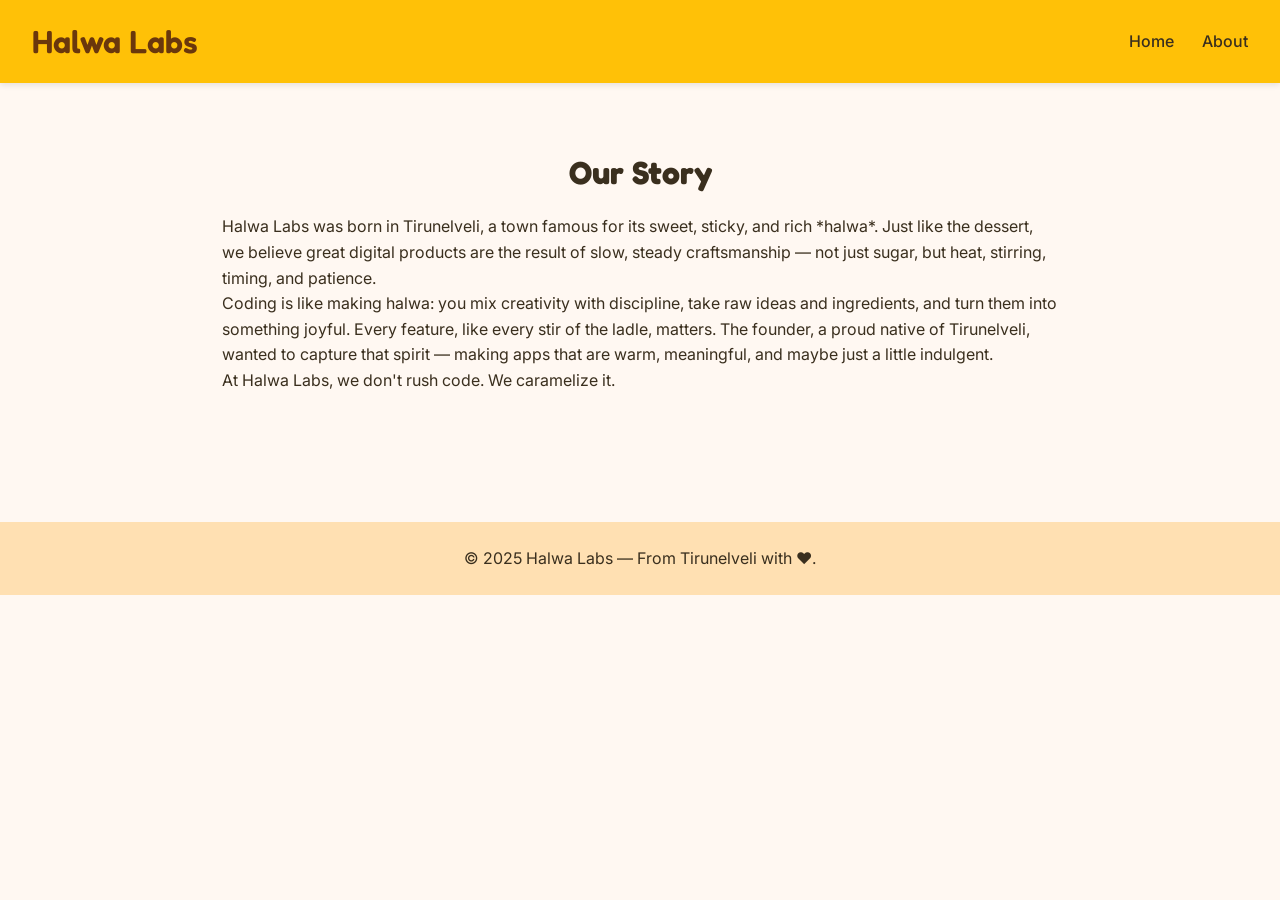
==== about.html @ fed248b3 "Initial commit" ====
<!DOCTYPE html>
<html lang="en">
<head>
  <meta charset="UTF-8" />
  <meta name="viewport" content="width=device-width, initial-scale=1.0"/>
  <title>About - Halwa Labs</title>
  <link rel="stylesheet" href="style.css" />
</head>
<body>

  <header>
    <div class="logo">Halwa Labs</div>
    <nav>
      <a href="index.html">Home</a>
      <a href="about.html">About</a>
    </nav>
  </header>

  <section class="section fade-in">
    <h2>Our Story</h2>
    <p>
      Halwa Labs was born in Tirunelveli, a town famous for its sweet, sticky, and rich *halwa*. Just like the dessert, we believe great digital products are the result of slow, steady craftsmanship — not just sugar, but heat, stirring, timing, and patience.
    </p>
    <p>
      Coding is like making halwa: you mix creativity with discipline, take raw ideas and ingredients, and turn them into something joyful. Every feature, like every stir of the ladle, matters. The founder, a proud native of Tirunelveli, wanted to capture that spirit — making apps that are warm, meaningful, and maybe just a little indulgent.
    </p>
    <p>
      At Halwa Labs, we don't rush code. We caramelize it.
    </p>
  </section>

  <footer>
    &copy; 2025 Halwa Labs — From Tirunelveli with ❤️.
  </footer>

  <script src="script.js"></script>
</body>
</html>
---- style.css ----
@import url('https://fonts.googleapis.com/css2?family=Fredoka:wght@400;600&family=Inter:wght@400;600&display=swap');

* {
  margin: 0;
  padding: 0;
  box-sizing: border-box;
}
body {
  font-family: 'Inter', sans-serif;
  background: #fff8f2;
  color: #3a2f1e;
  line-height: 1.6;
  overflow-x: hidden;
}
a {
  color: inherit;
  text-decoration: none;
}
header {
  background-color: #ffc107;
  padding: 1rem 2rem;
  display: flex;
  justify-content: space-between;
  align-items: center;
  box-shadow: 0 2px 6px rgba(0, 0, 0, 0.1);
}
.logo {
  font-size: 2rem;
  font-weight: 600;
  font-family: 'Fredoka', sans-serif;
  color: #6a370c;
}
nav a {
  margin-left: 1.5rem;
  font-weight: 500;
}
.hero {
  padding: 5rem 2rem;
  text-align: center;
  background: linear-gradient(135deg, #ffe082, #fff3e0);
}
.hero h1 {
  font-size: 3rem;
  margin-bottom: 1rem;
  font-family: 'Fredoka', sans-serif;
}
.hero p {
  font-size: 1.25rem;
  max-width: 600px;
  margin: 0 auto 2rem;
}
.section {
  padding: 4rem 2rem;
  max-width: 900px;
  margin: auto;
}
.section h2 {
  font-size: 2rem;
  margin-bottom: 1rem;
  text-align: center;
  font-family: 'Fredoka', sans-serif;
}
.cards {
  display: flex;
  flex-wrap: wrap;
  justify-content: center;
  gap: 2rem;
  margin-top: 2rem;
}
.card {
  background: #ffffff;
  border-radius: 20px;
  padding: 1.5rem;
  box-shadow: 0 6px 14px rgba(255, 152, 0, 0.2);
  flex: 1 1 250px;
  text-align: center;
  transition: transform 0.2s;
}
.card:hover {
  transform: translateY(-5px);
}
.card h3 {
  margin-bottom: 0.5rem;
  color: #e65100;
}
.card img {
  width: 100%;
  height: 160px;
  object-fit: cover;
  border-radius: 12px;
  margin-bottom: 1rem;
}
footer {
  background: #ffe0b2;
  text-align: center;
  padding: 1.5rem;
  margin-top: 4rem;
  font-family: 'Inter', sans-serif;
}
.fade-in {
  opacity: 0;
  transform: translateY(20px);
  transition: opacity 1s ease, transform 1s ease;
}
.fade-in.visible {
  opacity: 1;
  transform: translateY(0);
}
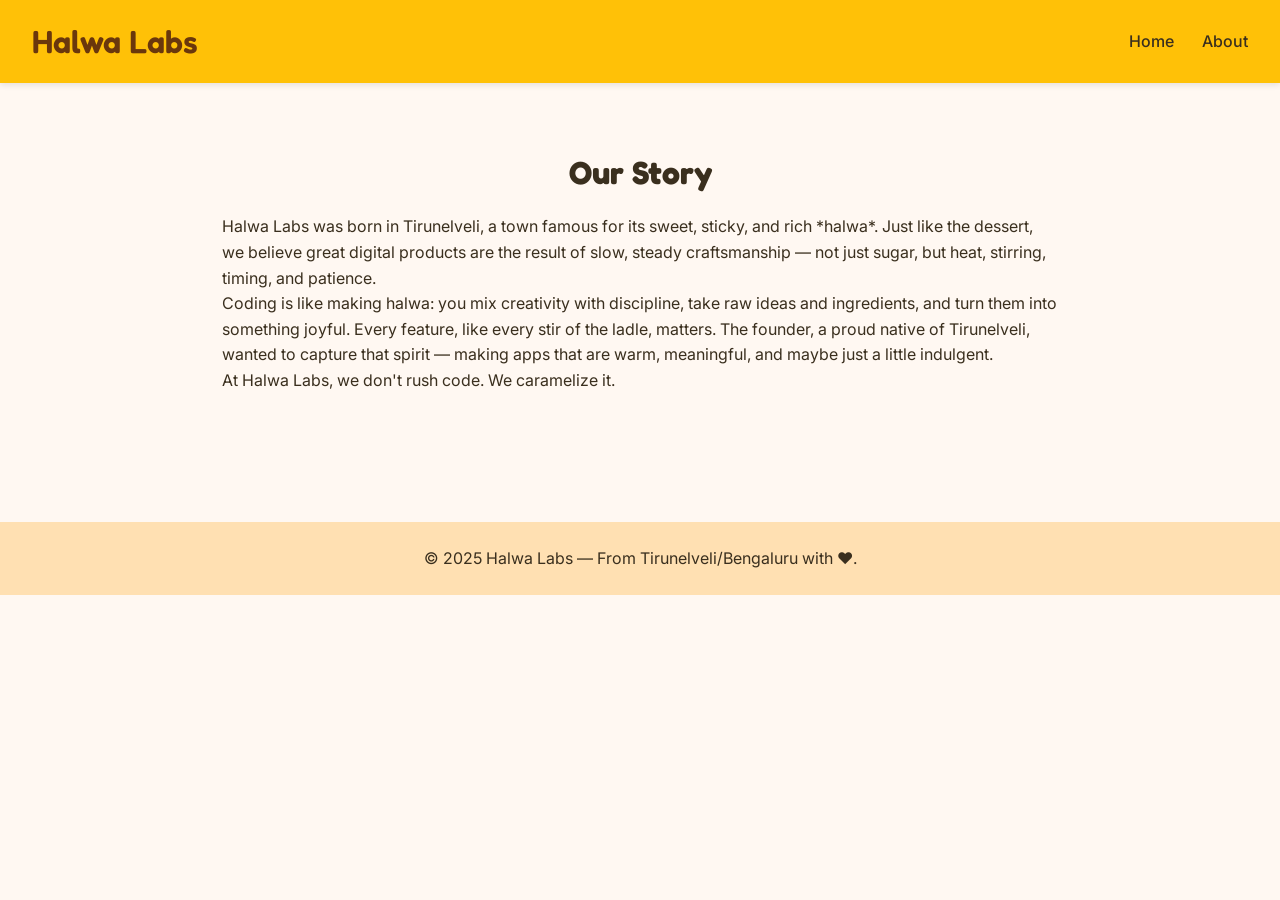
==== commit 5e2ca941: "some changes and adding the game match box" ====
--- a/about.html
+++ b/about.html
@@ -30,7 +30,7 @@
   </section>
 
   <footer>
-    &copy; 2025 Halwa Labs — From Tirunelveli with ❤️.
+    &copy; 2025 Halwa Labs — From Tirunelveli/Bengaluru with ❤️.
   </footer>
 
   <script src="script.js"></script>
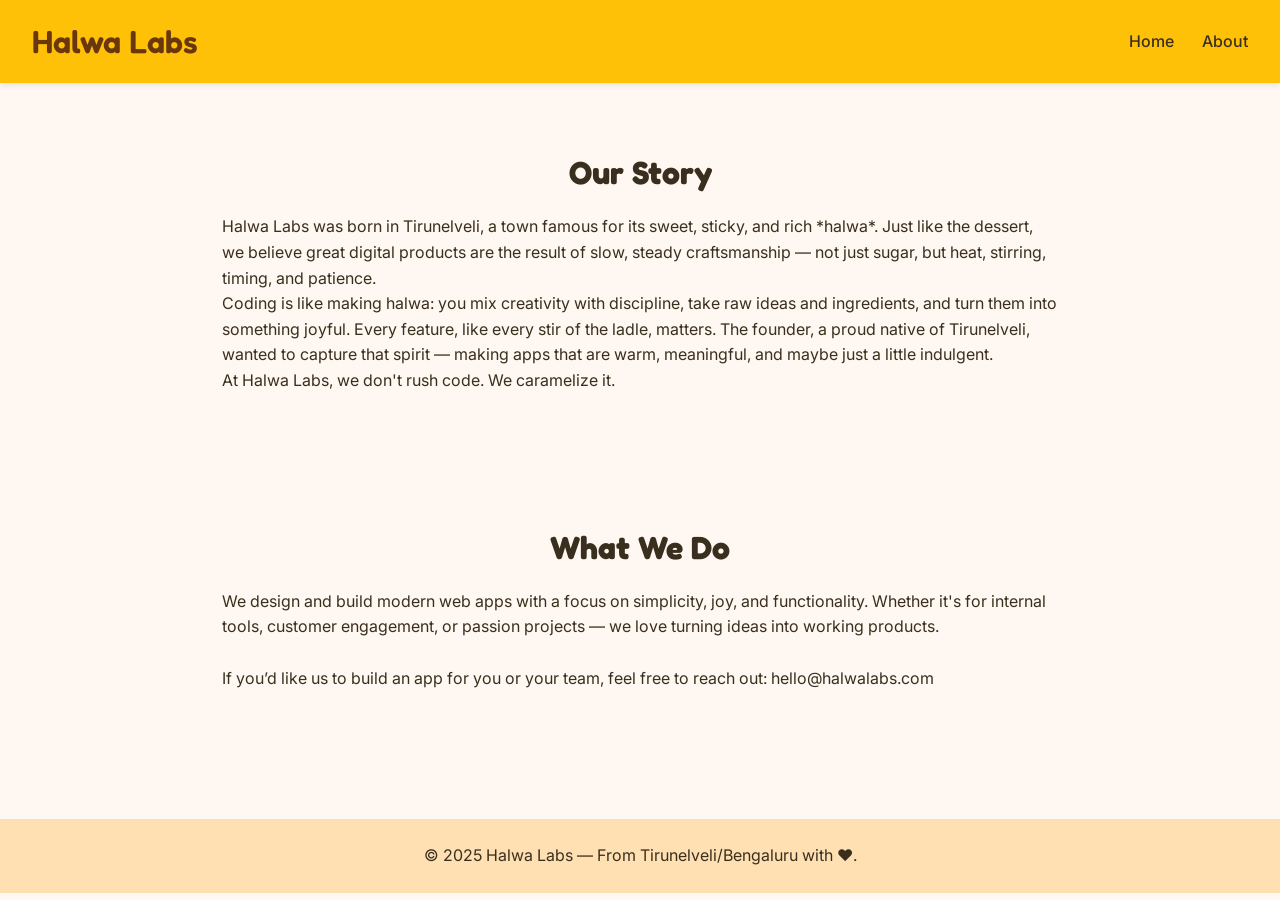
==== commit 025b7910: "final touches" ====
--- a/about.html
+++ b/about.html
@@ -9,7 +9,7 @@
 <body>
 
   <header>
-    <div class="logo">Halwa Labs</div>
+    <div class="logo"><a href="index.html">Halwa Labs</a></div>
     <nav>
       <a href="index.html">Home</a>
       <a href="about.html">About</a>
@@ -29,6 +29,18 @@
     </p>
   </section>
 
+  <section class="section fade-in">
+    <h2>What We Do</h2>
+    <p>
+      We design and build modern web apps with a focus on simplicity, joy, and functionality.
+      Whether it's for internal tools, customer engagement, or passion projects — we love turning ideas into working products.
+    </p> <br>
+    <p>
+      If you’d like us to build an app for you or your team, feel free to reach out:
+      <a href="mailto:hello@halwalabs.com">hello@halwalabs.com</a>
+    </p>
+  </section>
+
   <footer>
     &copy; 2025 Halwa Labs — From Tirunelveli/Bengaluru with ❤️.
   </footer>
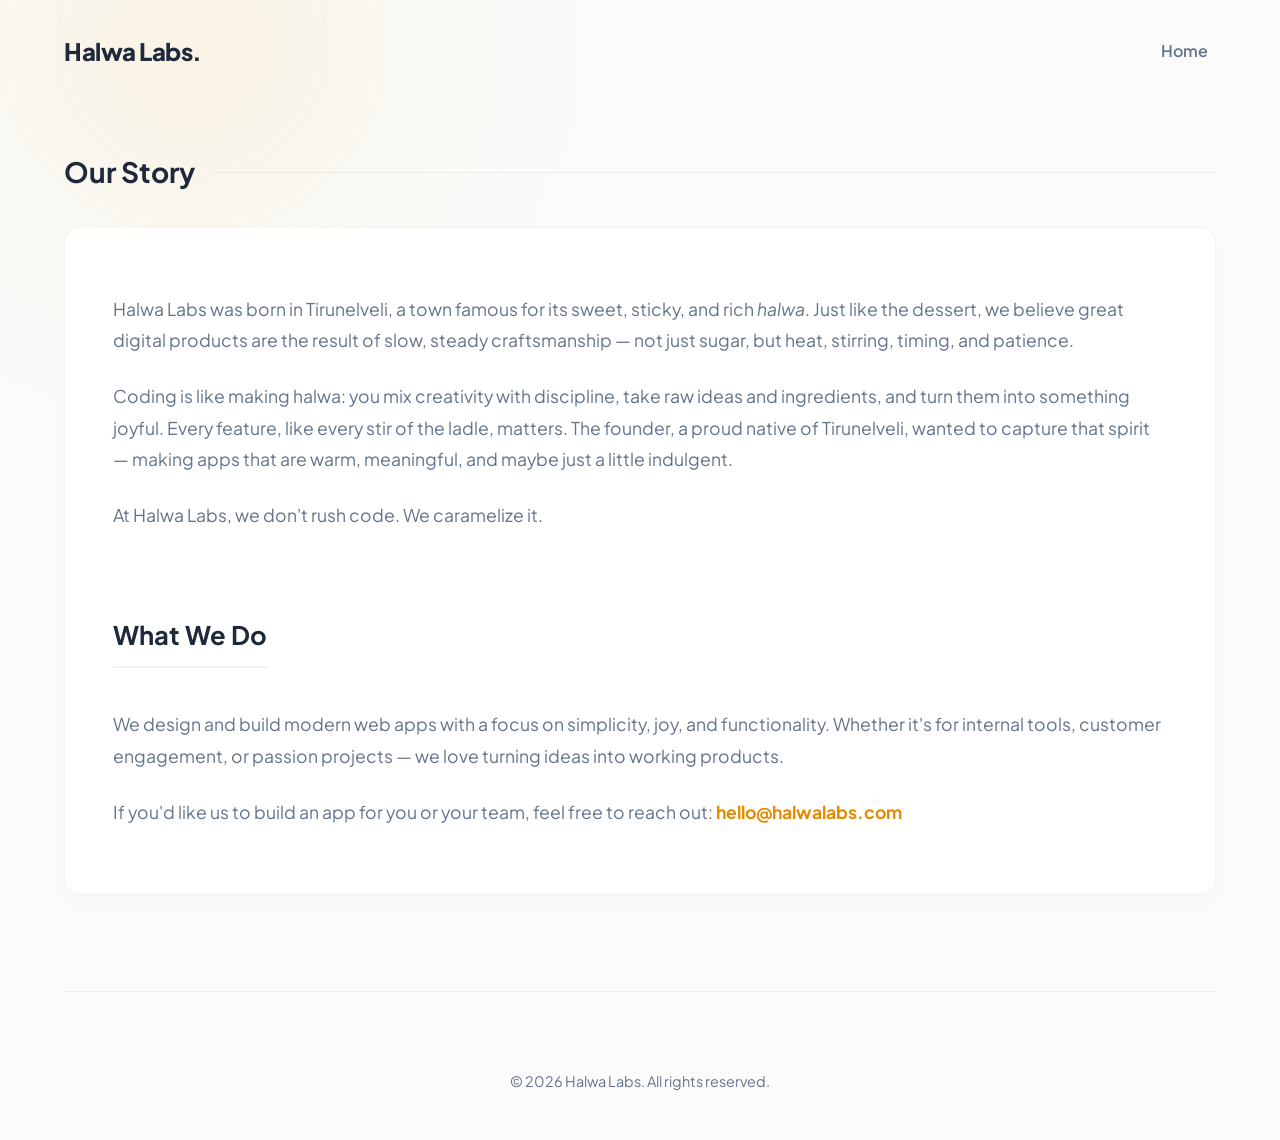
==== commit c5640c88: "new theme" ====
--- a/about.html
+++ b/about.html
@@ -1,50 +1,41 @@
 <!DOCTYPE html>
 <html lang="en">
-<head>
-  <meta charset="UTF-8" />
-  <meta name="viewport" content="width=device-width, initial-scale=1.0"/>
-  <title>About - Halwa Labs</title>
-  <link rel="stylesheet" href="style.css" />
-</head>
-<body>
+  <head>
+    <meta charset="UTF-8" />
+    <meta name="viewport" content="width=device-width, initial-scale=1.0" />
+    <title>About - Halwa Labs</title>
+    <link rel="preconnect" href="https://fonts.googleapis.com">
+    <link rel="preconnect" href="https://fonts.gstatic.com" crossorigin>
+    <link href="https://fonts.googleapis.com/css2?family=Plus+Jakarta+Sans:wght@400;500;600;700;800&display=swap" rel="stylesheet">
+    <link rel="stylesheet" href="style.css">
+  </head>
+  <body>
+    <div id="app">
+      <nav class="navbar">
+        <div class="nav-content" style="display: flex; width: 100%; justify-content: space-between; align-items: center;">
+          <div class="logo"><a href="index.html" style="text-decoration: none; color: inherit;">Halwa Labs.</a></div>
+          <div class="nav-links">
+            <a href="index.html" style="color: var(--text-secondary); text-decoration: none; font-weight: 600; transition: color 0.3s; padding: 0.5rem;" onmouseover="this.style.color='var(--text-primary)'" onmouseout="this.style.color='var(--text-secondary)'">Home</a>
+          </div>
+        </div>
+      </nav>
 
-  <header>
-    <div class="logo"><a href="index.html">Halwa Labs</a></div>
-    <nav>
-      <a href="index.html">Home</a>
-      <a href="about.html">About</a>
-    </nav>
-  </header>
+      <section class="category-section" style="margin-top: 3rem;">
+        <h2 class="section-title">Our Story</h2>
+        <div class="about-content" style="background: var(--card-bg); border: 1px solid var(--card-border); border-radius: 16px; padding: 3rem; backdrop-filter: blur(12px); color: var(--text-secondary); line-height: 1.8; font-size: 1.1rem; box-shadow: 0 10px 30px rgba(0,0,0,0.02);">
+          <p style="margin-bottom: 1.5rem;">Halwa Labs was born in Tirunelveli, a town famous for its sweet, sticky, and rich <em>halwa</em>. Just like the dessert, we believe great digital products are the result of slow, steady craftsmanship — not just sugar, but heat, stirring, timing, and patience.</p>
+          <p style="margin-bottom: 1.5rem;">Coding is like making halwa: you mix creativity with discipline, take raw ideas and ingredients, and turn them into something joyful. Every feature, like every stir of the ladle, matters. The founder, a proud native of Tirunelveli, wanted to capture that spirit — making apps that are warm, meaningful, and maybe just a little indulgent.</p>
+          <p style="margin-bottom: 3rem;">At Halwa Labs, we don't rush code. We caramelize it.</p>
+          
+          <h3 style="margin-top: 2rem; margin-bottom: 1.5rem; color: var(--text-primary); font-size: 1.6rem; border-bottom: 2px solid var(--card-border); padding-bottom: 0.5rem; display: inline-block;">What We Do</h3>
+          <p style="margin-bottom: 1.5rem;">We design and build modern web apps with a focus on simplicity, joy, and functionality. Whether it's for internal tools, customer engagement, or passion projects — we love turning ideas into working products.</p>
+          <p>If you'd like us to build an app for you or your team, feel free to reach out: <a href="mailto:hello@halwalabs.com" style="color: var(--accent-color); text-decoration: none; font-weight: 700;">hello@halwalabs.com</a></p>
+        </div>
+      </section>
 
-  <section class="section fade-in">
-    <h2>Our Story</h2>
-    <p>
-      Halwa Labs was born in Tirunelveli, a town famous for its sweet, sticky, and rich *halwa*. Just like the dessert, we believe great digital products are the result of slow, steady craftsmanship — not just sugar, but heat, stirring, timing, and patience.
-    </p>
-    <p>
-      Coding is like making halwa: you mix creativity with discipline, take raw ideas and ingredients, and turn them into something joyful. Every feature, like every stir of the ladle, matters. The founder, a proud native of Tirunelveli, wanted to capture that spirit — making apps that are warm, meaningful, and maybe just a little indulgent.
-    </p>
-    <p>
-      At Halwa Labs, we don't rush code. We caramelize it.
-    </p>
-  </section>
-
-  <section class="section fade-in">
-    <h2>What We Do</h2>
-    <p>
-      We design and build modern web apps with a focus on simplicity, joy, and functionality.
-      Whether it's for internal tools, customer engagement, or passion projects — we love turning ideas into working products.
-    </p> <br>
-    <p>
-      If you’d like us to build an app for you or your team, feel free to reach out:
-      <a href="mailto:hello@halwalabs.com">hello@halwalabs.com</a>
-    </p>
-  </section>
-
-  <footer>
-    &copy; 2025 Halwa Labs — From Tirunelveli/Bengaluru with ❤️.
-  </footer>
-
-  <script src="script.js"></script>
-</body>
-</html>+      <footer class="footer" style="margin-top: 6rem;">
+        <p>&copy; 2026 Halwa Labs. All rights reserved.</p>
+      </footer>
+    </div>
+  </body>
+</html>
--- a/style.css
+++ b/style.css
@@ -1,108 +1,222 @@
-@import url('https://fonts.googleapis.com/css2?family=Fredoka:wght@400;600&family=Inter:wght@400;600&display=swap');
+/* Premium Light Theme Styles */
+:root {
+  --bg-color: #fafbfa;
+  --text-primary: #1e293b;
+  --text-secondary: #64748b;
+  --accent-color: #e58b00;
+  --gradient-1: #ffb703;
+  --gradient-2: #fb8500;
+  
+  --card-bg: rgba(255, 255, 255, 0.9);
+  --card-border: rgba(0, 0, 0, 0.05);
+  --card-hover-border: rgba(0, 0, 0, 0.15);
+}
 
 * {
+  box-sizing: border-box;
+}
+
+body {
   margin: 0;
-  padding: 0;
-  box-sizing: border-box;
-}
-body {
-  font-family: 'Inter', sans-serif;
-  background: #fff8f2;
-  color: #3a2f1e;
+  font-family: 'Plus Jakarta Sans', system-ui, -apple-system, sans-serif;
+  background-color: var(--bg-color);
+  color: var(--text-primary);
   line-height: 1.6;
+  -webkit-font-smoothing: antialiased;
+  position: relative;
   overflow-x: hidden;
 }
-a {
-  color: inherit;
-  text-decoration: none;
-}
-header {
-  background-color: #ffc107;
-  padding: 1rem 2rem;
+
+/* Background Ambient Glow */
+body::before {
+  content: '';
+  position: fixed;
+  top: -20%;
+  left: -10%;
+  width: 50%;
+  height: 50%;
+  background: radial-gradient(circle, rgba(252,163,17,0.15) 0%, rgba(250,251,250,0) 70%);
+  filter: blur(100px);
+  z-index: -1;
+}
+
+#app {
+  max-width: 1200px;
+  margin: 0 auto;
+  padding: 0 1.5rem;
+}
+
+/* Navbar */
+.navbar {
+  padding: 2rem 0;
   display: flex;
   justify-content: space-between;
   align-items: center;
-  box-shadow: 0 2px 6px rgba(0, 0, 0, 0.1);
 }
 .logo {
-  font-size: 2rem;
+  font-weight: 800;
+  font-size: 1.5rem;
+  letter-spacing: -0.5px;
+}
+
+/* Hero Section */
+.hero {
+  text-align: center;
+  margin: 6rem 0 5rem;
+  animation: fadeUp 1s ease-out forwards;
+}
+.hero-title {
+  font-size: clamp(3rem, 6vw, 4.5rem);
+  font-weight: 800;
+  line-height: 1.1;
+  margin-bottom: 1.5rem;
+  letter-spacing: -1px;
+}
+.gradient-text {
+  background: linear-gradient(135deg, var(--gradient-1), var(--gradient-2));
+  background-clip: text;
+  -webkit-background-clip: text;
+  -webkit-text-fill-color: transparent;
+  display: inline-block;
+}
+.hero-subtitle {
+  font-size: 1.25rem;
+  color: var(--text-secondary);
+  max-width: 600px;
+  margin: 0 auto;
+}
+
+/* Category Sections */
+.category-section {
+  margin-bottom: 5rem;
+  animation: fadeUp 1s ease-out forwards;
+  animation-delay: 0.2s;
+  opacity: 0;
+}
+.section-title {
+  font-size: 1.75rem;
+  font-weight: 700;
+  margin-bottom: 2rem;
+  color: var(--text-primary);
+  display: flex;
+  align-items: center;
+  gap: 1rem;
+}
+.section-title::after {
+  content: '';
+  height: 1px;
+  flex: 1;
+  background: var(--card-border);
+}
+
+/* Grid & Cards */
+.grid-container {
+  display: grid;
+  grid-template-columns: repeat(auto-fill, minmax(320px, 1fr));
+  gap: 1.5rem;
+}
+
+.project-card {
+  text-decoration: none;
+  background: var(--card-bg);
+  border: 1px solid var(--card-border);
+  border-radius: 16px;
+  padding: 2rem;
+  position: relative;
+  overflow: hidden;
+  transition: transform 0.3s ease, border-color 0.3s ease;
+  backdrop-filter: blur(12px);
+  display: flex;
+  flex-direction: column;
+}
+
+.project-card:hover {
+  transform: translateY(-5px);
+  border-color: var(--card-hover-border);
+}
+
+/* Interactive Glow Effect */
+.card-glow {
+  position: absolute;
+  top: 0;
+  left: 0;
+  right: 0;
+  bottom: 0;
+  background: radial-gradient(
+    800px circle at var(--mouse-x, -500px) var(--mouse-y, -500px),
+    rgba(252, 163, 17, 0.06),
+    transparent 40%
+  );
+  opacity: 0;
+  transition: opacity 0.5s;
+  pointer-events: none;
+  z-index: 1;
+}
+
+.project-card:hover .card-glow {
+  opacity: 1;
+}
+
+.card-content {
+  position: relative;
+  z-index: 2;
+  color: var(--text-secondary);
+}
+
+.card-header {
+  display: flex;
+  justify-content: space-between;
+  align-items: flex-start;
+  margin-bottom: 1rem;
+  gap: 1rem;
+}
+
+.card-header h3 {
+  margin: 0;
+  font-size: 1.4rem;
+  font-weight: 700;
+  color: var(--text-primary);
+  line-height: 1.3;
+}
+
+.badge {
+  font-size: 0.75rem;
   font-weight: 600;
-  font-family: 'Fredoka', sans-serif;
-  color: #6a370c;
-}
-nav a {
-  margin-left: 1.5rem;
-  font-weight: 500;
-}
-.hero {
-  padding: 5rem 2rem;
+  background: rgba(252, 163, 17, 0.1);
+  color: var(--accent-color);
+  padding: 0.3rem 0.6rem;
+  border-radius: 9999px;
+  white-space: nowrap;
+}
+
+.card-content p {
+  margin: 0;
+  font-size: 0.95rem;
+  line-height: 1.5;
+}
+
+/* Footer */
+.footer {
   text-align: center;
-  background: linear-gradient(135deg, #ffe082, #fff3e0);
-}
-.hero h1 {
-  font-size: 3rem;
-  margin-bottom: 1rem;
-  font-family: 'Fredoka', sans-serif;
-}
-.hero p {
-  font-size: 1.25rem;
-  max-width: 600px;
-  margin: 0 auto 2rem;
-}
-.section {
-  padding: 4rem 2rem;
-  max-width: 900px;
-  margin: auto;
-}
-.section h2 {
-  font-size: 2rem;
-  margin-bottom: 1rem;
-  text-align: center;
-  font-family: 'Fredoka', sans-serif;
-}
-.cards {
-  display: flex;
-  flex-wrap: wrap;
-  justify-content: center;
-  gap: 2rem;
-  margin-top: 2rem;
-}
-.card {
-  background: #ffffff;
-  border-radius: 20px;
-  padding: 1.5rem;
-  box-shadow: 0 6px 14px rgba(255, 152, 0, 0.2);
-  flex: 1 1 250px;
-  text-align: center;
-  transition: transform 0.2s;
-}
-.card:hover {
-  transform: translateY(-5px);
-}
-.card h3 {
-  margin-bottom: 0.5rem;
-  color: #e65100;
-}
-.card img {
-  width: 100%;
-  height: 160px;
-  object-fit: cover;
-  border-radius: 12px;
-  margin-bottom: 1rem;
-}
-footer {
-  background: #ffe0b2;
-  text-align: center;
-  padding: 1.5rem;
+  padding: 4rem 0 2rem;
+  color: var(--text-secondary);
+  font-size: 0.9rem;
+  border-top: 1px solid var(--card-border);
   margin-top: 4rem;
-  font-family: 'Inter', sans-serif;
-}
-.fade-in {
-  opacity: 0;
-  transform: translateY(20px);
-  transition: opacity 1s ease, transform 1s ease;
-}
-.fade-in.visible {
-  opacity: 1;
-  transform: translateY(0);
-}
+}
+
+/* Animations */
+@keyframes fadeUp {
+  from {
+    opacity: 0;
+    transform: translateY(20px);
+  }
+  to {
+    opacity: 1;
+    transform: translateY(0);
+  }
+}
+
+/* Delays for sections */
+.category-section:nth-of-type(2) { animation-delay: 0.4s; }
+.category-section:nth-of-type(3) { animation-delay: 0.6s; }
